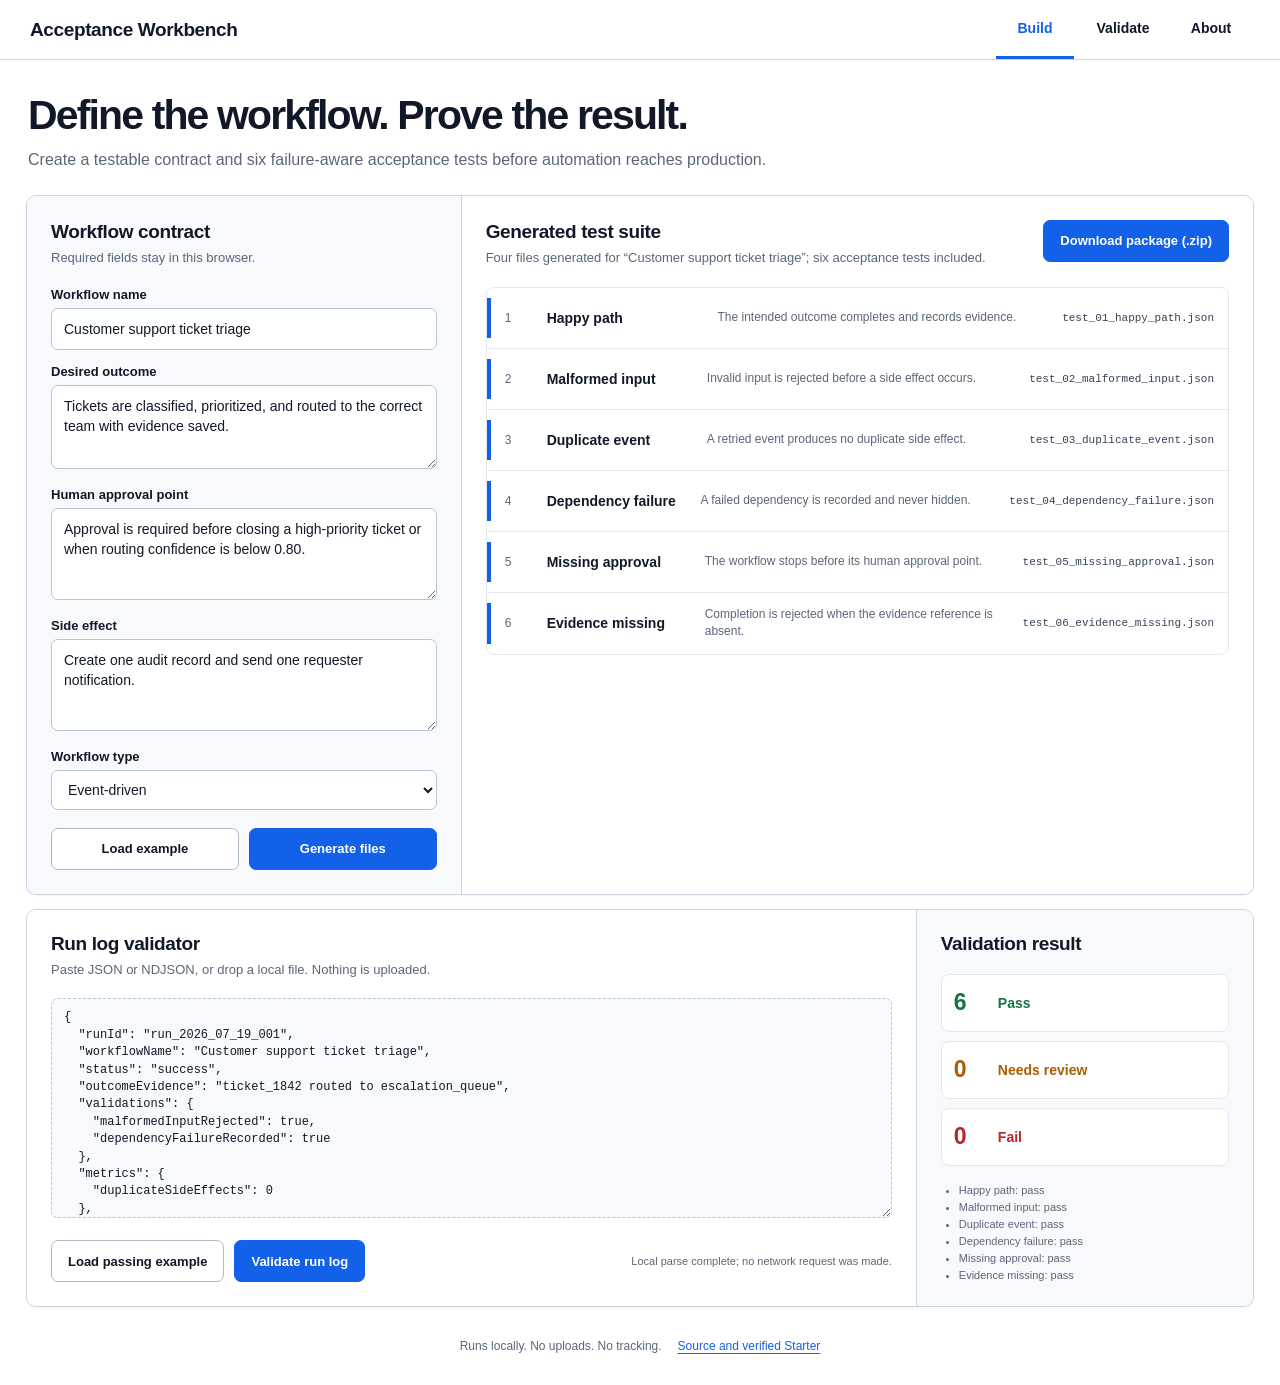
==== docs/index.html @ 739b264b "Publish verified free AI workflow Starter" ====
<!doctype html>
<html lang="en">
  <head>
    <meta charset="utf-8" />
    <meta name="viewport" content="width=device-width, initial-scale=1" />
    <meta
      name="description"
      content="Build an AI workflow contract, generate six failure-aware acceptance tests, and validate a run log locally in your browser."
    />
    <meta name="color-scheme" content="light" />
    <link rel="canonical" href="https://seekiingforhappiness-glitch.github.io/ai-workflow-acceptance-test-starter/" />
    <link rel="stylesheet" href="./styles.css" />
    <title>Acceptance Workbench</title>
  </head>
  <body>
    <a class="skip-link" href="#build">Skip to workspace</a>
    <header class="site-header">
      <a class="brand" href="#build" aria-label="Acceptance Workbench home">Acceptance Workbench</a>
      <nav aria-label="Primary navigation">
        <a class="active" href="#build">Build</a>
        <a href="#validate">Validate</a>
        <a href="#about">About</a>
      </nav>
    </header>

    <main>
      <section class="intro" aria-labelledby="page-title">
        <h1 id="page-title">Define the workflow. Prove the result.</h1>
        <p>Create a testable contract and six failure-aware acceptance tests before automation reaches production.</p>
      </section>

      <section class="workspace" id="build" aria-label="Acceptance test builder">
        <form class="contract-panel" id="contract-form">
          <div class="section-heading">
            <h2>Workflow contract</h2>
            <p>Required fields stay in this browser.</p>
          </div>

          <label for="workflow-name">Workflow name</label>
          <input id="workflow-name" name="workflowName" maxlength="90" required />

          <label for="desired-outcome">Desired outcome</label>
          <textarea id="desired-outcome" name="desiredOutcome" rows="3" maxlength="320" required></textarea>

          <label for="approval-point">Human approval point</label>
          <textarea id="approval-point" name="approvalPoint" rows="2" maxlength="240" required></textarea>

          <label for="side-effect">Side effect</label>
          <textarea id="side-effect" name="sideEffect" rows="2" maxlength="240" required></textarea>

          <label for="workflow-type">Workflow type</label>
          <select id="workflow-type" name="workflowType">
            <option value="event-driven">Event-driven</option>
            <option value="document-review">Document review</option>
            <option value="agent-api">Agent or API</option>
          </select>

          <div class="form-actions">
            <button class="secondary" id="load-example" type="button">Load example</button>
            <button class="primary" type="submit">Generate files</button>
          </div>
        </form>

        <section class="suite-panel" aria-labelledby="suite-title">
          <div class="section-heading suite-heading">
            <div>
              <h2 id="suite-title">Generated test suite</h2>
              <p id="suite-summary" aria-live="polite">Complete the contract to generate the package.</p>
            </div>
            <button class="primary download" id="download-package" type="button" disabled>Download package (.zip)</button>
          </div>
          <ol class="test-list" id="test-list"></ol>
        </section>
      </section>

      <section class="validator" id="validate" aria-labelledby="validator-title">
        <div class="validator-input">
          <div class="section-heading">
            <h2 id="validator-title">Run log validator</h2>
            <p>Paste JSON or NDJSON, or drop a local file. Nothing is uploaded.</p>
          </div>
          <label class="sr-only" for="run-log">Run log JSON</label>
          <textarea id="run-log" rows="11" spellcheck="false" placeholder='{"status":"success","artifacts":["evidence.json"]}'></textarea>
          <div class="validator-actions">
            <button class="secondary" id="load-run-log" type="button">Load passing example</button>
            <button class="primary" id="validate-log" type="button">Validate run log</button>
            <span id="file-state" aria-live="polite">Maximum local file size: 512 KB</span>
          </div>
        </div>

        <aside class="validation-result" aria-labelledby="result-title">
          <h2 id="result-title">Validation result</h2>
          <div class="result-count pass"><strong id="pass-count">0</strong><span>Pass</span></div>
          <div class="result-count review"><strong id="review-count">6</strong><span>Needs review</span></div>
          <div class="result-count fail"><strong id="fail-count">0</strong><span>Fail</span></div>
          <ul id="validation-details" aria-live="polite"></ul>
        </aside>
      </section>
    </main>

    <footer id="about">
      <p>Runs locally. No uploads. No tracking.</p>
      <a href="https://github.com/seekiingforhappiness-glitch/ai-workflow-acceptance-test-starter">Source and verified Starter</a>
    </footer>

    <script src="./app.js" defer></script>
  </body>
</html>
---- docs/styles.css ----
:root {
  color-scheme: light;
  --bg: #ffffff;
  --surface: #f7f9fc;
  --surface-strong: #eef3f8;
  --ink: #111827;
  --muted: #5b6678;
  --line: #cbd5e1;
  --line-soft: #e3e8ef;
  --blue: #1261e8;
  --blue-dark: #0a49b8;
  --green: #167344;
  --amber: #a85d00;
  --red: #ba2727;
  --radius: 10px;
  --shadow: 0 1px 2px rgb(15 23 42 / 5%);
  font-family: Inter, ui-sans-serif, -apple-system, BlinkMacSystemFont, "Segoe UI", sans-serif;
  background: var(--bg);
  color: var(--ink);
}

* { box-sizing: border-box; }
html { scroll-behavior: smooth; }
body { margin: 0; min-width: 320px; background: var(--bg); }
button, input, textarea, select { font: inherit; }
button, a, input, textarea, select { -webkit-tap-highlight-color: transparent; }
a { color: inherit; }

.skip-link {
  position: fixed;
  left: 16px;
  top: 12px;
  z-index: 10;
  transform: translateY(-150%);
  padding: 8px 12px;
  border-radius: 7px;
  background: var(--ink);
  color: white;
}
.skip-link:focus { transform: translateY(0); }

.site-header {
  min-height: 60px;
  padding: 0 30px;
  border-bottom: 1px solid var(--line);
  display: flex;
  align-items: center;
  justify-content: space-between;
  gap: 24px;
  background: rgb(255 255 255 / 96%);
  position: sticky;
  top: 0;
  z-index: 5;
}
.brand { font-size: 19px; font-weight: 780; text-decoration: none; letter-spacing: -0.02em; }
nav { display: flex; align-items: stretch; gap: 10px; align-self: stretch; }
nav a { display: grid; place-items: center; min-width: 78px; padding: 0 12px; text-decoration: none; border-bottom: 3px solid transparent; font-size: 14px; font-weight: 650; }
nav a:hover, nav a:focus-visible, nav a.active { color: var(--blue); border-bottom-color: var(--blue); outline: none; }

main { width: min(1380px, calc(100% - 52px)); margin: 0 auto; }
.intro { padding: 34px 2px 22px; }
.intro h1 { max-width: 880px; margin: 0; font-size: clamp(34px, 3.2vw, 52px); line-height: 1.03; letter-spacing: -0.045em; }
.intro p { max-width: 820px; margin: 12px 0 0; color: var(--muted); font-size: 16px; line-height: 1.55; }

.workspace { display: grid; grid-template-columns: minmax(330px, 0.78fr) minmax(520px, 1.42fr); border: 1px solid var(--line); border-radius: var(--radius); box-shadow: var(--shadow); overflow: hidden; }
.contract-panel, .suite-panel { padding: 24px; }
.contract-panel { border-right: 1px solid var(--line); background: var(--surface); }
.suite-panel { background: white; }
.section-heading { margin-bottom: 19px; }
.section-heading h2, .validation-result h2 { margin: 0; font-size: 19px; line-height: 1.25; letter-spacing: -0.02em; }
.section-heading p { margin: 5px 0 0; color: var(--muted); font-size: 13px; line-height: 1.45; }

label { display: block; margin: 14px 0 6px; font-size: 13px; font-weight: 700; }
input, textarea, select {
  width: 100%;
  border: 1px solid #b8c3d1;
  border-radius: 7px;
  background: white;
  color: var(--ink);
  padding: 10px 12px;
  font-size: 14px;
  line-height: 1.45;
  transition: border-color 120ms ease, box-shadow 120ms ease;
}
textarea { resize: vertical; min-height: 44px; }
#desired-outcome { min-height: 84px; }
#approval-point, #side-effect { min-height: 92px; }
input:focus, textarea:focus, select:focus { border-color: var(--blue); box-shadow: 0 0 0 3px rgb(18 97 232 / 14%); outline: none; }

.form-actions, .validator-actions { display: flex; align-items: center; gap: 10px; margin-top: 18px; }
button { min-height: 42px; border-radius: 7px; padding: 9px 16px; border: 1px solid transparent; font-size: 13px; font-weight: 760; cursor: pointer; transition: background 120ms ease, border-color 120ms ease, transform 120ms ease; }
button:hover:not(:disabled) { transform: translateY(-1px); }
button:focus-visible { outline: 3px solid rgb(18 97 232 / 24%); outline-offset: 2px; }
button:disabled { cursor: not-allowed; opacity: 0.48; }
.primary { background: var(--blue); color: white; border-color: var(--blue); }
.primary:hover:not(:disabled) { background: var(--blue-dark); border-color: var(--blue-dark); }
.secondary { background: white; color: var(--ink); border-color: #aeb9c8; }
.secondary:hover:not(:disabled) { border-color: var(--blue); color: var(--blue); }
.form-actions button { flex: 1; }

.suite-heading { display: flex; align-items: flex-start; justify-content: space-between; gap: 20px; }
.suite-heading .download { flex: 0 0 auto; }
.test-list { list-style: none; margin: 0; padding: 0; border: 1px solid var(--line-soft); border-radius: 8px; overflow: hidden; }
.test-row { display: grid; grid-template-columns: 28px minmax(130px, 0.64fr) minmax(200px, 1.35fr) auto; align-items: center; gap: 14px; min-height: 61px; padding: 10px 14px 10px 18px; border-bottom: 1px solid var(--line-soft); position: relative; }
.test-row:last-child { border-bottom: 0; }
.test-row::before { content: ""; position: absolute; inset: 10px auto 10px 0; width: 4px; background: var(--blue); }
.test-number { font-variant-numeric: tabular-nums; color: var(--muted); font-size: 12px; }
.test-name { font-size: 14px; font-weight: 760; }
.test-description { color: var(--muted); font-size: 12px; line-height: 1.42; }
.test-file { color: #344156; font-family: ui-monospace, SFMono-Regular, Menlo, monospace; font-size: 11px; white-space: nowrap; }

.validator { margin-top: 14px; border: 1px solid var(--line); border-radius: var(--radius); display: grid; grid-template-columns: minmax(0, 1.45fr) minmax(300px, 0.55fr); box-shadow: var(--shadow); overflow: hidden; }
.validator-input, .validation-result { padding: 22px 24px; }
.validator-input { background: white; }
.validator-input textarea { min-height: 220px; font-family: ui-monospace, SFMono-Regular, Menlo, monospace; font-size: 12px; background: var(--surface); border-style: dashed; }
.validator-input textarea.dragging { border-color: var(--blue); background: #f1f6ff; }
.validator-actions { flex-wrap: wrap; }
.validator-actions span { color: var(--muted); font-size: 11px; margin-left: auto; }
.validation-result { border-left: 1px solid var(--line); background: var(--surface); }
.validation-result h2 { margin-bottom: 18px; }
.result-count { display: grid; grid-template-columns: 44px 1fr; align-items: center; min-height: 58px; margin-bottom: 9px; padding: 8px 12px; border: 1px solid var(--line-soft); border-radius: 8px; background: white; }
.result-count strong { font-size: 23px; font-variant-numeric: tabular-nums; }
.result-count span { font-size: 14px; font-weight: 740; }
.result-count.pass { color: var(--green); }
.result-count.review { color: var(--amber); }
.result-count.fail { color: var(--red); }
#validation-details { margin: 16px 0 0; padding-left: 18px; color: var(--muted); font-size: 11px; line-height: 1.55; }

footer { min-height: 78px; width: min(1380px, calc(100% - 52px)); margin: 0 auto; display: flex; align-items: center; justify-content: center; gap: 16px; color: var(--muted); font-size: 12px; text-align: center; }
footer p { margin: 0; }
footer a { color: var(--blue); text-underline-offset: 3px; }
.sr-only { position: absolute; width: 1px; height: 1px; padding: 0; margin: -1px; overflow: hidden; clip: rect(0, 0, 0, 0); white-space: nowrap; border: 0; }

@media (max-width: 980px) {
  main, footer { width: min(100% - 28px, 760px); }
  .workspace, .validator { grid-template-columns: 1fr; }
  .contract-panel { border-right: 0; border-bottom: 1px solid var(--line); }
  .validation-result { border-left: 0; border-top: 1px solid var(--line); }
  .test-row { grid-template-columns: 24px minmax(130px, 0.7fr) minmax(180px, 1.3fr); }
  .test-file { grid-column: 2 / -1; }
}

@media (max-width: 620px) {
  .site-header { min-height: 54px; padding: 0 16px; }
  .brand { font-size: 16px; }
  nav { gap: 0; }
  nav a { min-width: auto; padding: 0 9px; font-size: 12px; }
  .intro { padding: 27px 0 18px; }
  .intro h1 { font-size: 36px; }
  .contract-panel, .suite-panel, .validator-input, .validation-result { padding: 19px 16px; }
  .suite-heading { display: grid; }
  .suite-heading .download { width: 100%; }
  .test-row { grid-template-columns: 22px 1fr; gap: 6px 10px; padding: 12px 12px 12px 16px; }
  .test-description, .test-file { grid-column: 2; white-space: normal; }
  .form-actions, .validator-actions { align-items: stretch; flex-direction: column; }
  .form-actions button, .validator-actions button { width: 100%; }
  .validator-actions span { margin: 2px 0 0; }
  footer { min-height: 92px; flex-direction: column; gap: 6px; }
}

@media (prefers-reduced-motion: reduce) {
  html { scroll-behavior: auto; }
  *, *::before, *::after { transition-duration: 0.01ms !important; }
}
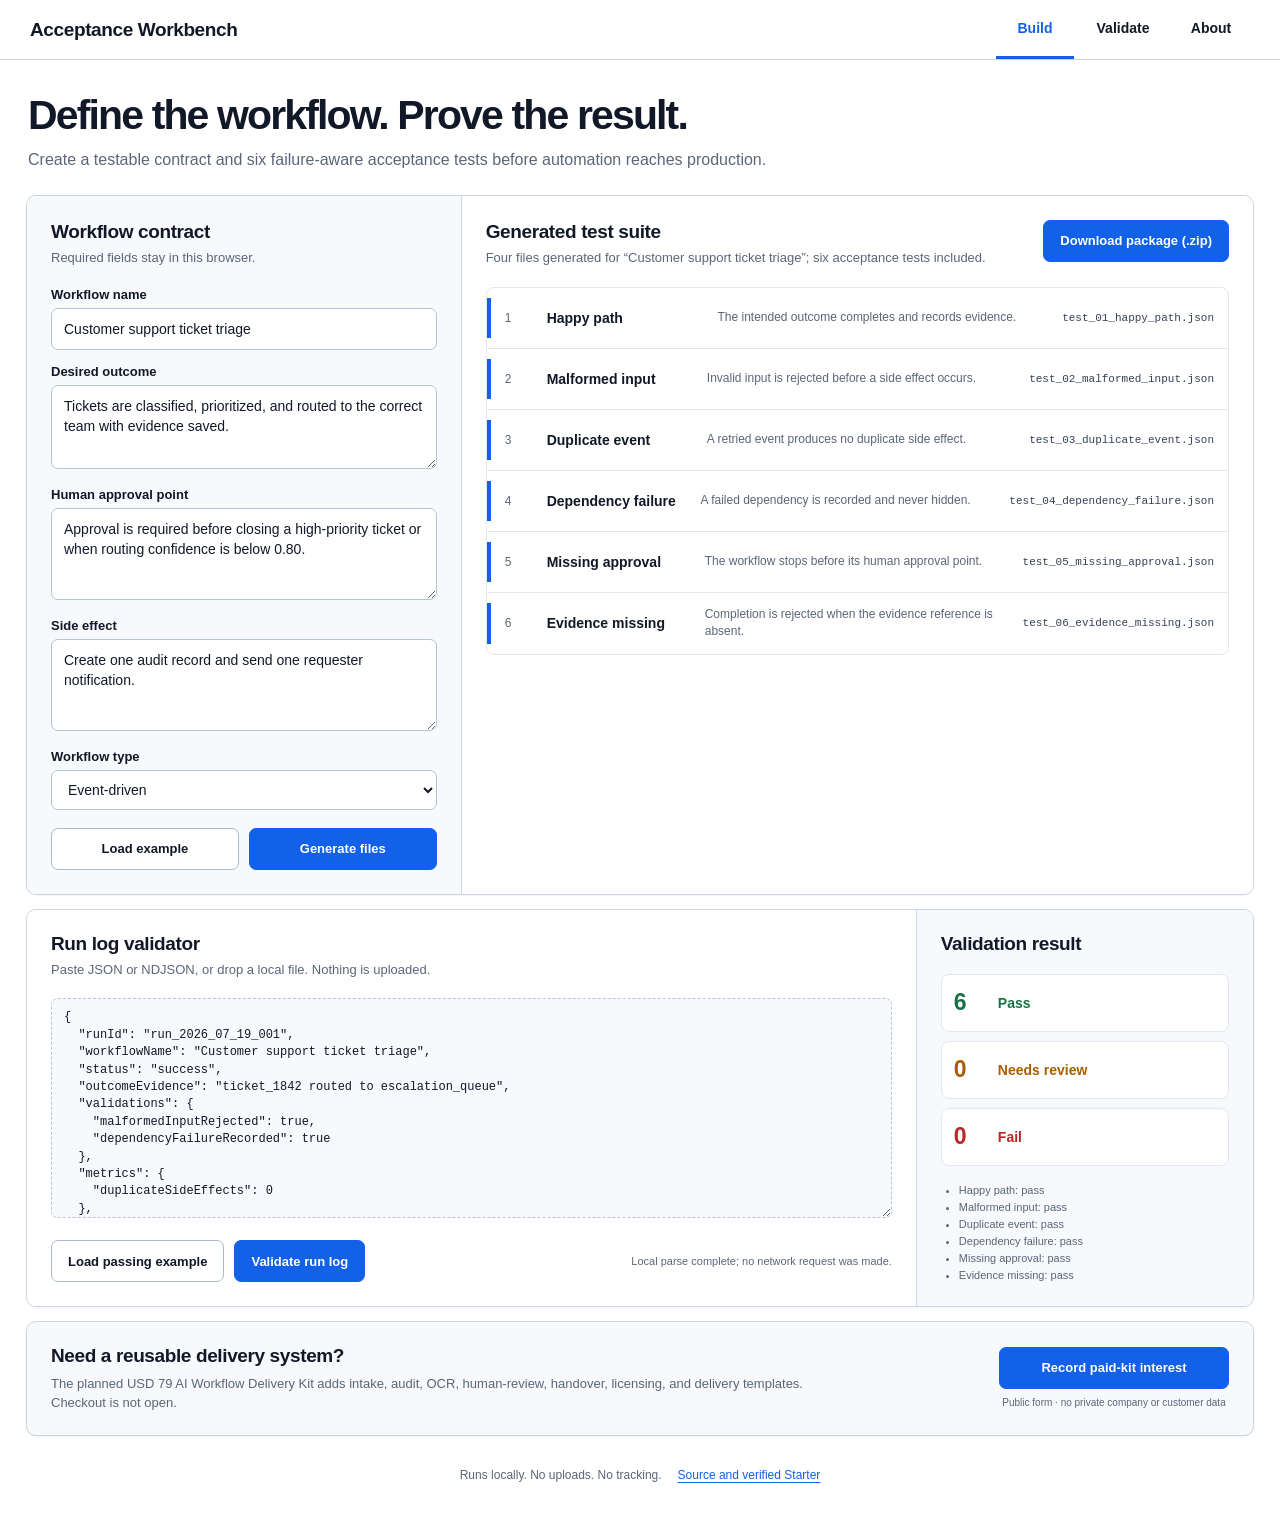
==== commit a4b7582a: "Publish verified free AI workflow Starter" ====
--- a/docs/index.html
+++ b/docs/index.html
@@ -7,6 +7,13 @@
       name="description"
       content="Build an AI workflow contract, generate six failure-aware acceptance tests, and validate a run log locally in your browser."
     />
+    <meta property="og:type" content="website" />
+    <meta property="og:title" content="AI Workflow Acceptance Test Builder" />
+    <meta
+      property="og:description"
+      content="Create a testable workflow contract, generate six failure-aware acceptance tests, and validate run evidence locally."
+    />
+    <meta property="og:url" content="https://seekiingforhappiness-glitch.github.io/ai-workflow-acceptance-test-starter/" />
     <meta name="color-scheme" content="light" />
     <link rel="canonical" href="https://seekiingforhappiness-glitch.github.io/ai-workflow-acceptance-test-starter/" />
     <link rel="stylesheet" href="./styles.css" />
@@ -96,6 +103,23 @@
           <ul id="validation-details" aria-live="polite"></ul>
         </aside>
       </section>
+
+      <section class="paid-kit-rail" aria-labelledby="paid-kit-title">
+        <div>
+          <h2 id="paid-kit-title">Need a reusable delivery system?</h2>
+          <p>
+            The planned USD 79 AI Workflow Delivery Kit adds intake, audit, OCR,
+            human-review, handover, licensing, and delivery templates. Checkout is not open.
+          </p>
+        </div>
+        <div class="paid-kit-action">
+          <a
+            class="interest-link"
+            href="https://github.com/seekiingforhappiness-glitch/ai-workflow-acceptance-test-starter/issues/new?template=product-interest.yml"
+          >Record paid-kit interest</a>
+          <span>Public form · no private company or customer data</span>
+        </div>
+      </section>
     </main>
 
     <footer id="about">
--- a/docs/styles.css
+++ b/docs/styles.css
@@ -126,6 +126,40 @@
 .result-count.fail { color: var(--red); }
 #validation-details { margin: 16px 0 0; padding-left: 18px; color: var(--muted); font-size: 11px; line-height: 1.55; }
 
+.paid-kit-rail {
+  margin-top: 14px;
+  padding: 22px 24px;
+  border: 1px solid var(--line);
+  border-radius: var(--radius);
+  background: var(--surface);
+  box-shadow: var(--shadow);
+  display: grid;
+  grid-template-columns: minmax(0, 1fr) auto;
+  align-items: center;
+  gap: 28px;
+}
+.paid-kit-rail h2 { margin: 0; font-size: 19px; line-height: 1.25; letter-spacing: -0.02em; }
+.paid-kit-rail p { max-width: 780px; margin: 6px 0 0; color: var(--muted); font-size: 13px; line-height: 1.5; }
+.paid-kit-action { display: grid; justify-items: stretch; gap: 7px; min-width: 230px; }
+.interest-link {
+  min-height: 42px;
+  padding: 10px 16px;
+  border: 1px solid var(--blue);
+  border-radius: 7px;
+  background: var(--blue);
+  color: white;
+  display: grid;
+  place-items: center;
+  font-size: 13px;
+  font-weight: 760;
+  text-align: center;
+  text-decoration: none;
+  transition: background 120ms ease, border-color 120ms ease, transform 120ms ease;
+}
+.interest-link:hover { background: var(--blue-dark); border-color: var(--blue-dark); transform: translateY(-1px); }
+.interest-link:focus-visible { outline: 3px solid rgb(18 97 232 / 24%); outline-offset: 2px; }
+.paid-kit-action span { color: var(--muted); font-size: 10px; line-height: 1.4; text-align: center; }
+
 footer { min-height: 78px; width: min(1380px, calc(100% - 52px)); margin: 0 auto; display: flex; align-items: center; justify-content: center; gap: 16px; color: var(--muted); font-size: 12px; text-align: center; }
 footer p { margin: 0; }
 footer a { color: var(--blue); text-underline-offset: 3px; }
@@ -138,6 +172,9 @@
   .validation-result { border-left: 0; border-top: 1px solid var(--line); }
   .test-row { grid-template-columns: 24px minmax(130px, 0.7fr) minmax(180px, 1.3fr); }
   .test-file { grid-column: 2 / -1; }
+  .paid-kit-rail { grid-template-columns: 1fr; gap: 16px; }
+  .paid-kit-action { min-width: 0; justify-items: start; }
+  .interest-link { min-width: 230px; }
 }
 
 @media (max-width: 620px) {
@@ -155,6 +192,8 @@
   .form-actions, .validator-actions { align-items: stretch; flex-direction: column; }
   .form-actions button, .validator-actions button { width: 100%; }
   .validator-actions span { margin: 2px 0 0; }
+  .paid-kit-rail { padding: 19px 16px; }
+  .paid-kit-action, .interest-link { width: 100%; }
   footer { min-height: 92px; flex-direction: column; gap: 6px; }
 }
 
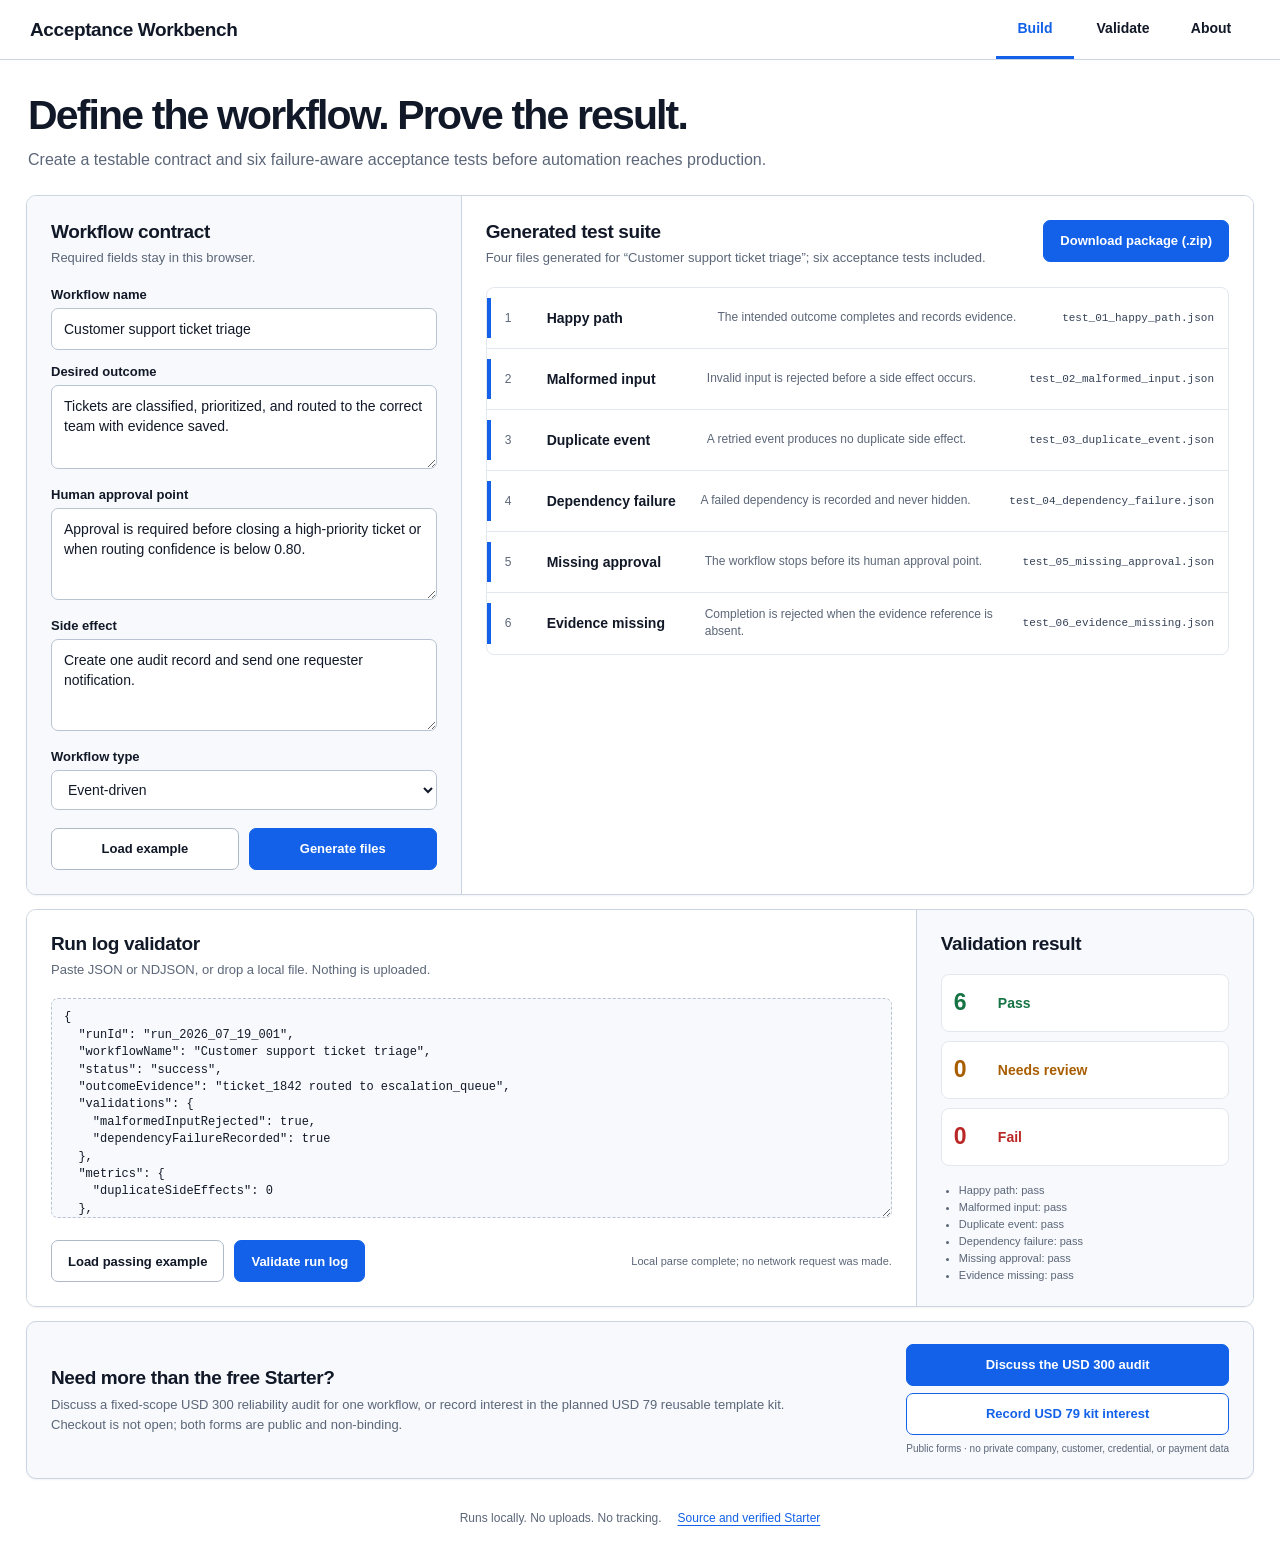
==== commit 4ad12337: "Publish verified free AI workflow Starter" ====
--- a/docs/index.html
+++ b/docs/index.html
@@ -106,18 +106,23 @@
 
       <section class="paid-kit-rail" aria-labelledby="paid-kit-title">
         <div>
-          <h2 id="paid-kit-title">Need a reusable delivery system?</h2>
+          <h2 id="paid-kit-title">Need more than the free Starter?</h2>
           <p>
-            The planned USD 79 AI Workflow Delivery Kit adds intake, audit, OCR,
-            human-review, handover, licensing, and delivery templates. Checkout is not open.
+            Discuss a fixed-scope USD 300 reliability audit for one workflow, or record
+            interest in the planned USD 79 reusable template kit. Checkout is not open;
+            both forms are public and non-binding.
           </p>
         </div>
         <div class="paid-kit-action">
           <a
             class="interest-link"
+            href="https://github.com/seekiingforhappiness-glitch/ai-workflow-acceptance-test-starter/issues/new?template=workflow-audit-inquiry.yml"
+          >Discuss the USD 300 audit</a>
+          <a
+            class="interest-link secondary-interest"
             href="https://github.com/seekiingforhappiness-glitch/ai-workflow-acceptance-test-starter/issues/new?template=product-interest.yml"
-          >Record paid-kit interest</a>
-          <span>Public form · no private company or customer data</span>
+          >Record USD 79 kit interest</a>
+          <span>Public forms · no private company, customer, credential, or payment data</span>
         </div>
       </section>
     </main>
--- a/docs/styles.css
+++ b/docs/styles.css
@@ -158,6 +158,8 @@
 }
 .interest-link:hover { background: var(--blue-dark); border-color: var(--blue-dark); transform: translateY(-1px); }
 .interest-link:focus-visible { outline: 3px solid rgb(18 97 232 / 24%); outline-offset: 2px; }
+.interest-link.secondary-interest { background: white; color: var(--blue); }
+.interest-link.secondary-interest:hover { background: #f3f7ff; border-color: var(--blue-dark); color: var(--blue-dark); }
 .paid-kit-action span { color: var(--muted); font-size: 10px; line-height: 1.4; text-align: center; }
 
 footer { min-height: 78px; width: min(1380px, calc(100% - 52px)); margin: 0 auto; display: flex; align-items: center; justify-content: center; gap: 16px; color: var(--muted); font-size: 12px; text-align: center; }
